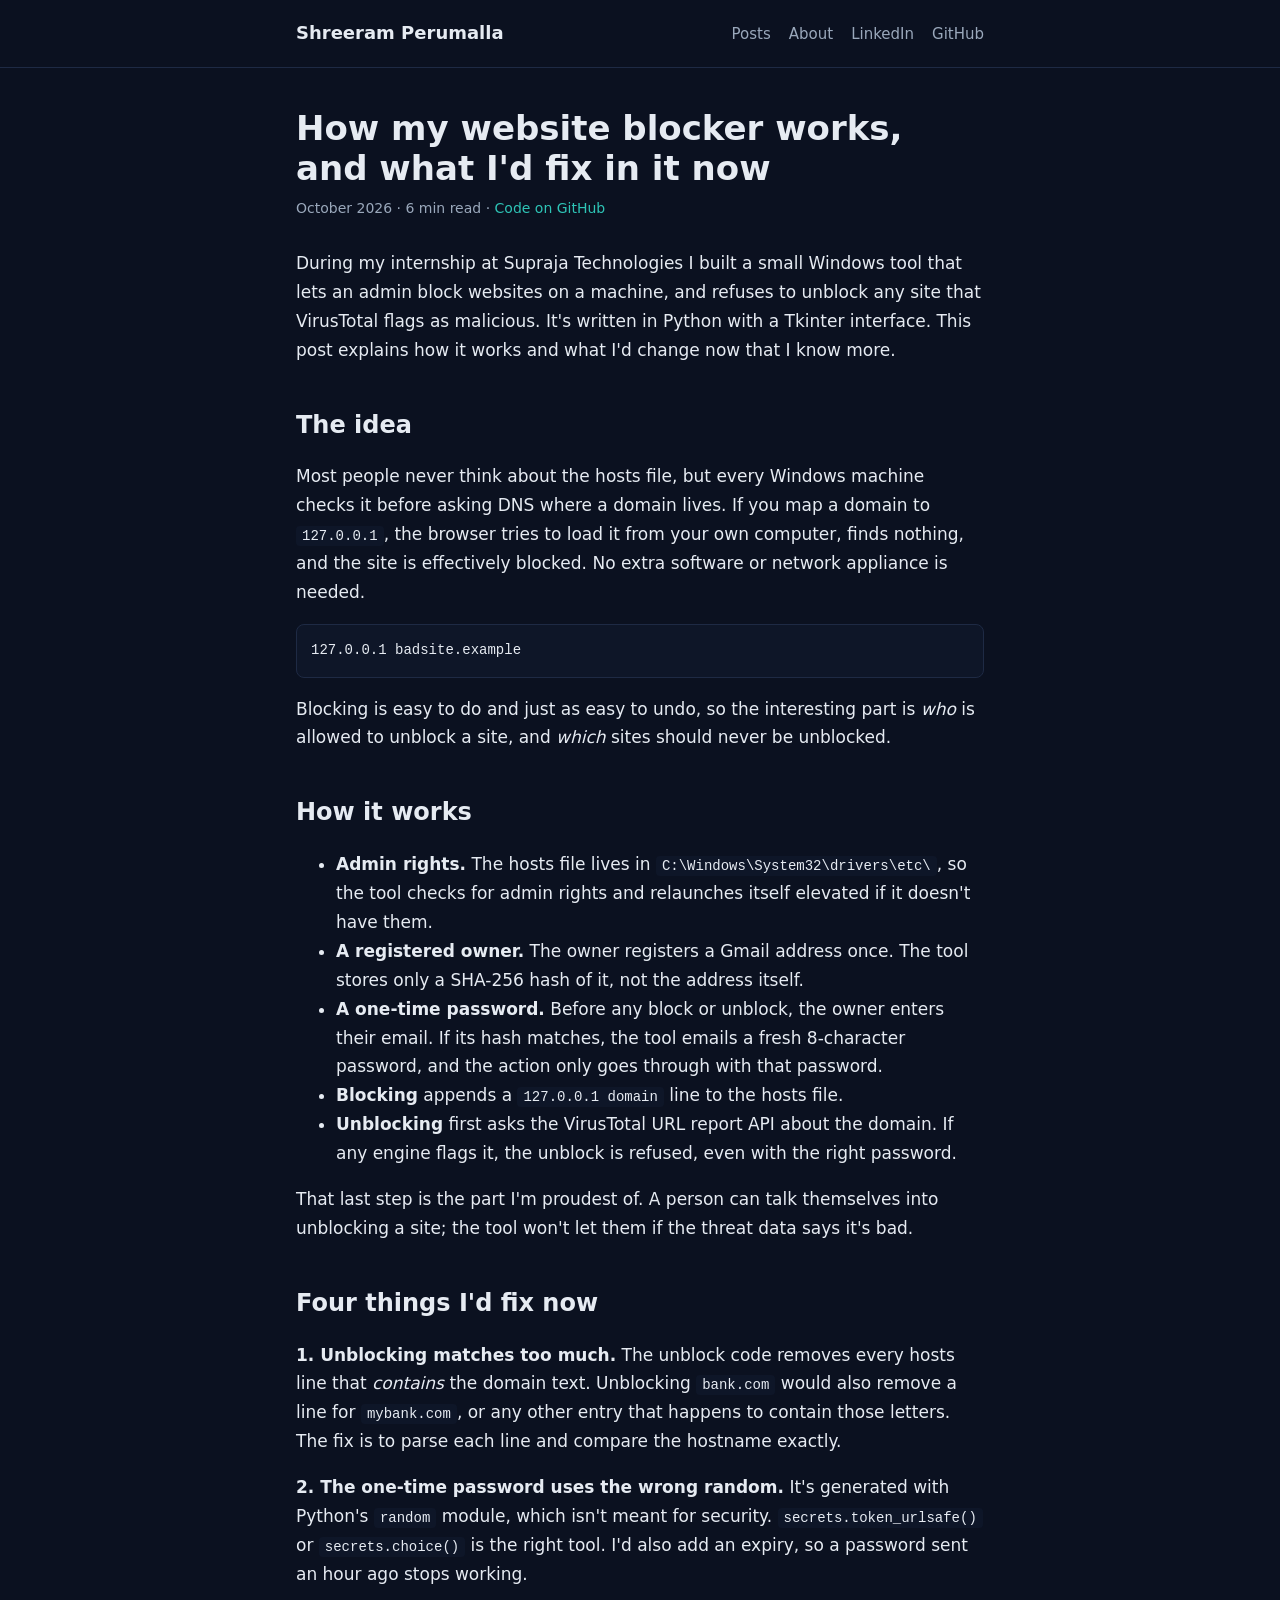
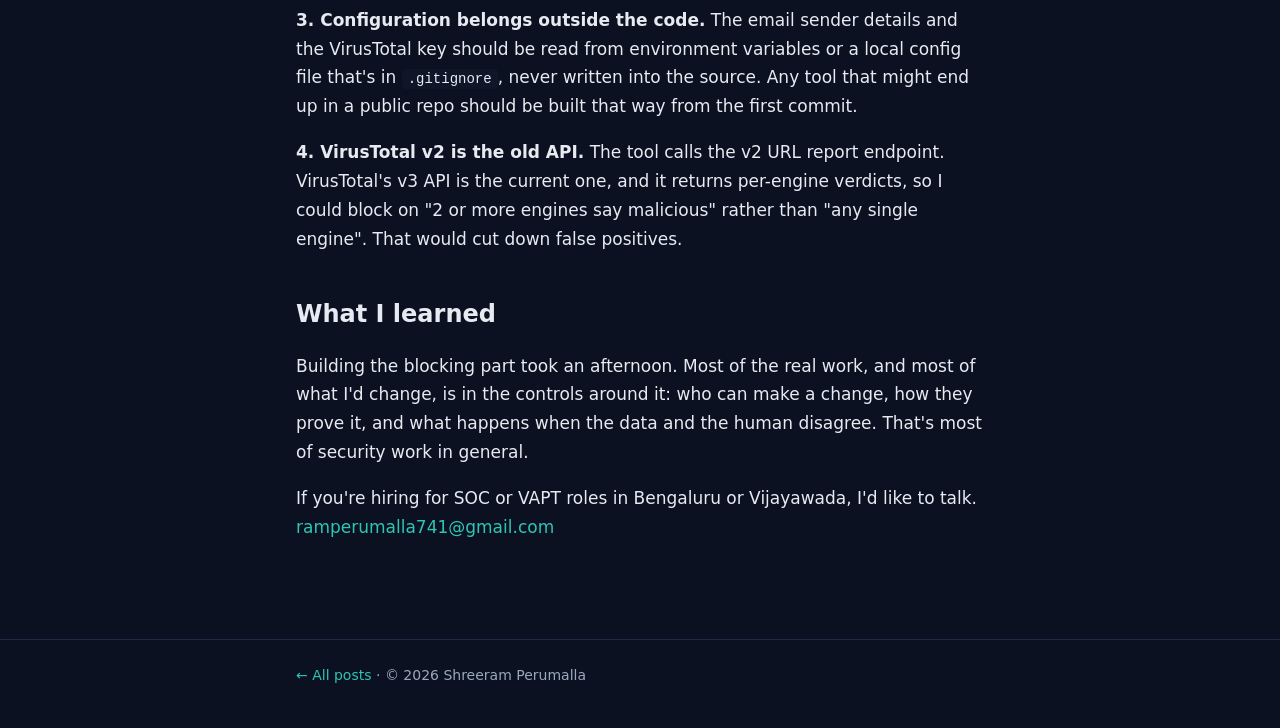
==== website-blocker.html @ c9e44703 "Add files via upload" ====
<!doctype html>
<html lang="en">
<head>
<meta charset="utf-8">
<meta name="viewport" content="width=device-width, initial-scale=1">
<title>How my website blocker works | Shreeram Perumalla</title>
<meta name="description" content="A Python tool that blocks sites through the Windows hosts file and checks VirusTotal before unblocking. How it works and four things I'd fix.">
<link rel="stylesheet" href="style.css">
</head>
<body>
<header class="site"><div class="wrap">
  <a class="brand" href="./">Shreeram Perumalla</a>
  <nav><a href="./">Posts</a><a href="./#about">About</a><a href="https://www.linkedin.com/in/shreeram-perumalla">LinkedIn</a><a href="https://github.com/shreeram1813">GitHub</a></nav>
</div></header>

<main class="wrap">
<article>
  <h1>How my website blocker works, and what I'd fix in it now</h1>
  <div class="meta">October 2026 · 6 min read · <a href="https://github.com/shreeram1813/Malicious-website-scanner-and-blocker">Code on GitHub</a></div>

  <p>During my internship at Supraja Technologies I built a small Windows tool that lets an admin block websites on a machine, and refuses to unblock any site that VirusTotal flags as malicious. It's written in Python with a Tkinter interface. This post explains how it works and what I'd change now that I know more.</p>

  <h2>The idea</h2>
  <p>Most people never think about the hosts file, but every Windows machine checks it before asking DNS where a domain lives. If you map a domain to <code>127.0.0.1</code>, the browser tries to load it from your own computer, finds nothing, and the site is effectively blocked. No extra software or network appliance is needed.</p>
  <pre><code>127.0.0.1 badsite.example</code></pre>
  <p>Blocking is easy to do and just as easy to undo, so the interesting part is <em>who</em> is allowed to unblock a site, and <em>which</em> sites should never be unblocked.</p>

  <h2>How it works</h2>
  <ul>
    <li><strong>Admin rights.</strong> The hosts file lives in <code>C:\Windows\System32\drivers\etc\</code>, so the tool checks for admin rights and relaunches itself elevated if it doesn't have them.</li>
    <li><strong>A registered owner.</strong> The owner registers a Gmail address once. The tool stores only a SHA-256 hash of it, not the address itself.</li>
    <li><strong>A one-time password.</strong> Before any block or unblock, the owner enters their email. If its hash matches, the tool emails a fresh 8-character password, and the action only goes through with that password.</li>
    <li><strong>Blocking</strong> appends a <code>127.0.0.1 domain</code> line to the hosts file.</li>
    <li><strong>Unblocking</strong> first asks the VirusTotal URL report API about the domain. If any engine flags it, the unblock is refused, even with the right password.</li>
  </ul>
  <p>That last step is the part I'm proudest of. A person can talk themselves into unblocking a site; the tool won't let them if the threat data says it's bad.</p>

  <h2>Four things I'd fix now</h2>

  <p><strong>1. Unblocking matches too much.</strong> The unblock code removes every hosts line that <em>contains</em> the domain text. Unblocking <code>bank.com</code> would also remove a line for <code>mybank.com</code>, or any other entry that happens to contain those letters. The fix is to parse each line and compare the hostname exactly.</p>

  <p><strong>2. The one-time password uses the wrong random.</strong> It's generated with Python's <code>random</code> module, which isn't meant for security. <code>secrets.token_urlsafe()</code> or <code>secrets.choice()</code> is the right tool. I'd also add an expiry, so a password sent an hour ago stops working.</p>

  <p><strong>3. Configuration belongs outside the code.</strong> The email sender details and the VirusTotal key should be read from environment variables or a local config file that's in <code>.gitignore</code>, never written into the source. Any tool that might end up in a public repo should be built that way from the first commit.</p>

  <p><strong>4. VirusTotal v2 is the old API.</strong> The tool calls the v2 URL report endpoint. VirusTotal's v3 API is the current one, and it returns per-engine verdicts, so I could block on "2 or more engines say malicious" rather than "any single engine". That would cut down false positives.</p>

  <h2>What I learned</h2>
  <p>Building the blocking part took an afternoon. Most of the real work, and most of what I'd change, is in the controls around it: who can make a change, how they prove it, and what happens when the data and the human disagree. That's most of security work in general.</p>
  <p>If you're hiring for SOC or VAPT roles in Bengaluru or Vijayawada, I'd like to talk. <a href="mailto:ramperumalla741@gmail.com">ramperumalla741@gmail.com</a></p>
</article>
</main>

<footer><div class="wrap"><a href="./">← All posts</a> · © 2026 Shreeram Perumalla</div></footer>
</body>
</html>
---- style.css ----
:root {
  --bg: #0b1120;
  --panel: #111a2e;
  --text: #e6ebf2;
  --muted: #9aa8bb;
  --accent: #2ec4b6;
  --line: #1e2a44;
  --code: #0e1628;
}
* { box-sizing: border-box; }
html { -webkit-text-size-adjust: 100%; }
body {
  margin: 0;
  background: var(--bg);
  color: var(--text);
  font: 17px/1.7 "Segoe UI", system-ui, -apple-system, Roboto, sans-serif;
}
a { color: var(--accent); text-decoration: none; }
a:hover { text-decoration: underline; }
.wrap { max-width: 720px; margin: 0 auto; padding: 0 16px; }
header.site { border-bottom: 1px solid var(--line); }
header.site .wrap { display: flex; justify-content: space-between; align-items: center; padding-top: 18px; padding-bottom: 18px; gap: 12px; flex-wrap: wrap; }
.brand { color: var(--text); font-weight: 700; font-size: 18px; }
nav a { margin-left: 18px; color: var(--muted); font-size: 15px; }
nav a:first-child { margin-left: 0; }
.hero { padding: 56px 0 32px; }
.hero h1 { font-size: 40px; line-height: 1.15; margin: 0 0 12px; }
.hero p { color: var(--muted); margin: 0 0 8px; }
.tag { color: var(--accent); font-weight: 600; }
h2 { font-size: 22px; margin: 40px 0 12px; }
.post-card { display: block; background: var(--panel); border: 1px solid var(--line); border-radius: 10px; padding: 20px; margin: 12px 0; color: var(--text); }
.post-card:hover { border-color: var(--accent); text-decoration: none; }
.post-card .meta { color: var(--muted); font-size: 14px; }
.post-card h3 { margin: 4px 0 6px; font-size: 20px; }
.post-card p { margin: 0; color: var(--muted); }
article { padding: 40px 0; }
article h1 { font-size: 34px; line-height: 1.2; margin: 0 0 8px; }
article .meta { color: var(--muted); font-size: 14px; margin-bottom: 28px; }
article h2 { font-size: 24px; }
pre, code { font-family: Consolas, "Cascadia Mono", monospace; font-size: 14px; }
code { background: var(--code); padding: 2px 6px; border-radius: 4px; }
pre { background: var(--code); border: 1px solid var(--line); padding: 14px; border-radius: 8px; overflow-x: auto; }
pre code { padding: 0; background: none; }
ul.facts { padding-left: 20px; }
footer { border-top: 1px solid var(--line); color: var(--muted); font-size: 14px; padding: 24px 0 40px; margin-top: 40px; }
@media (max-width: 520px) { .hero h1 { font-size: 30px; } article h1 { font-size: 27px; } }
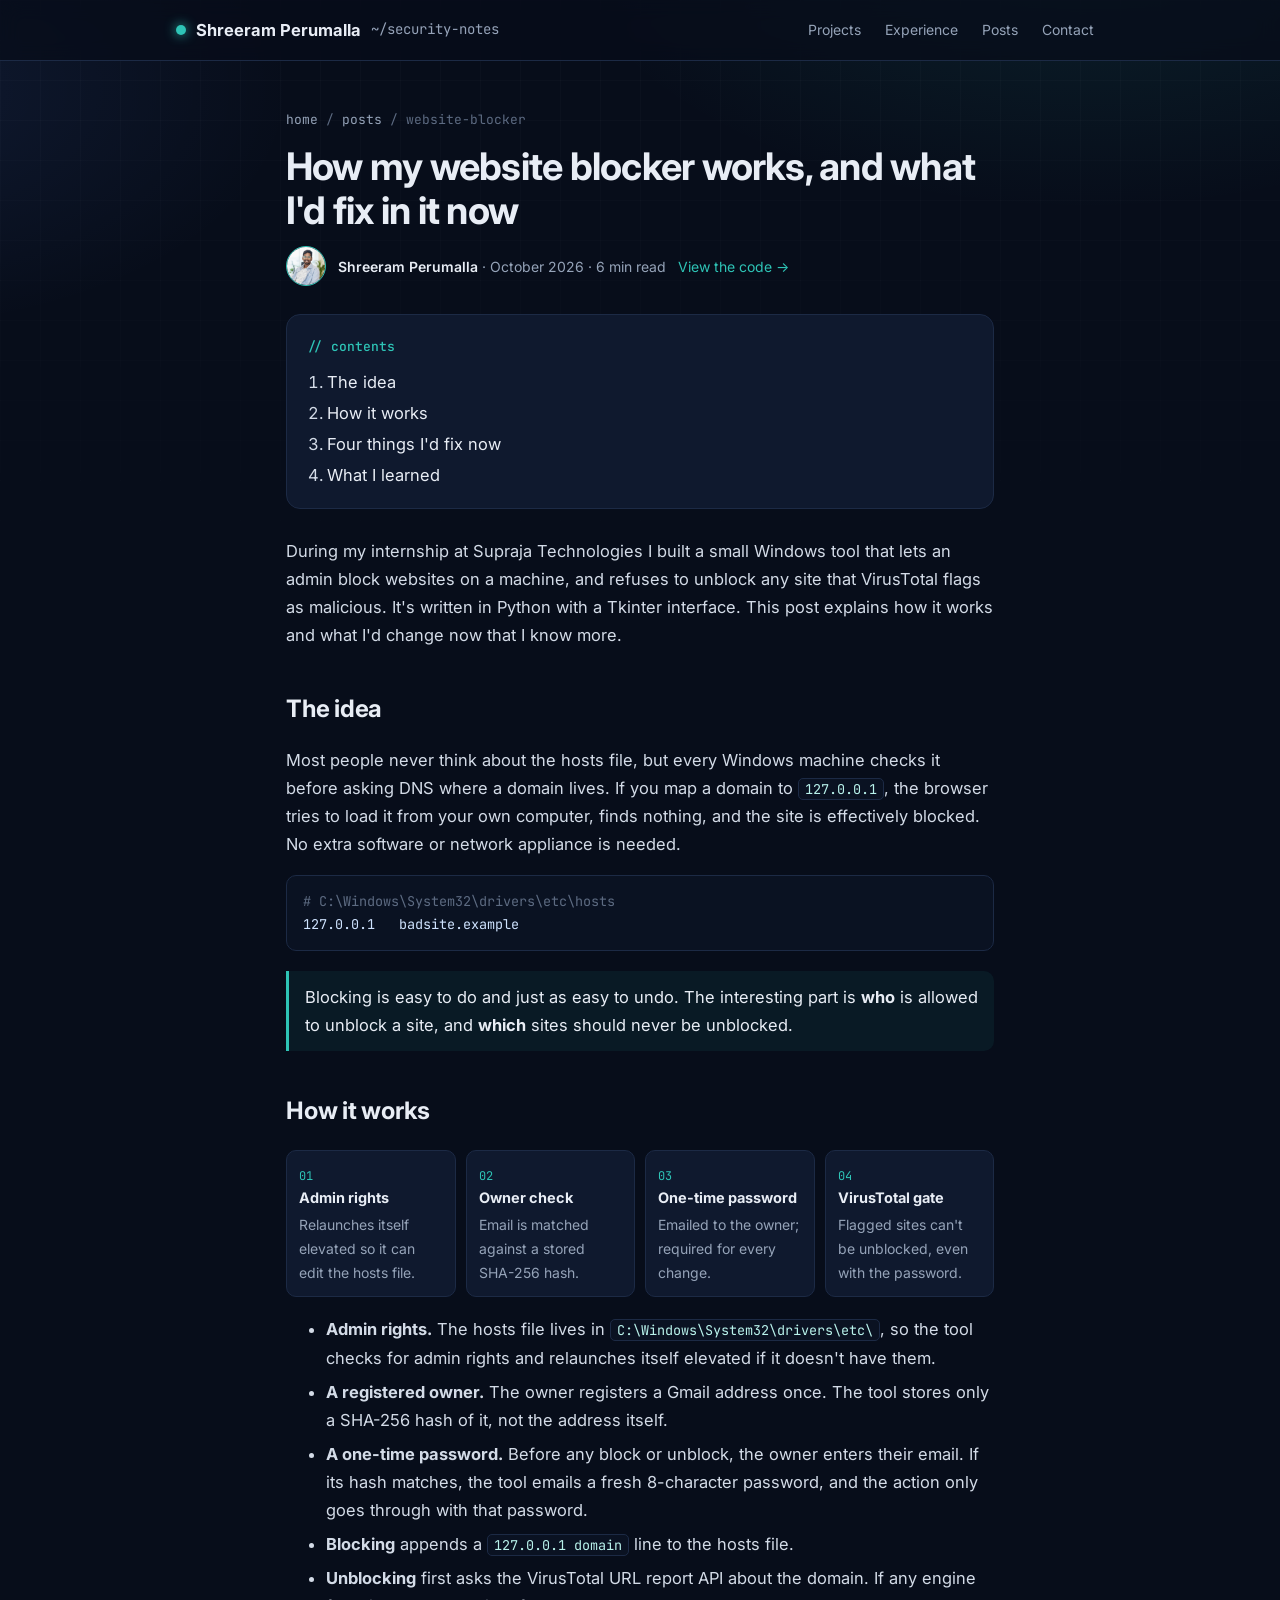
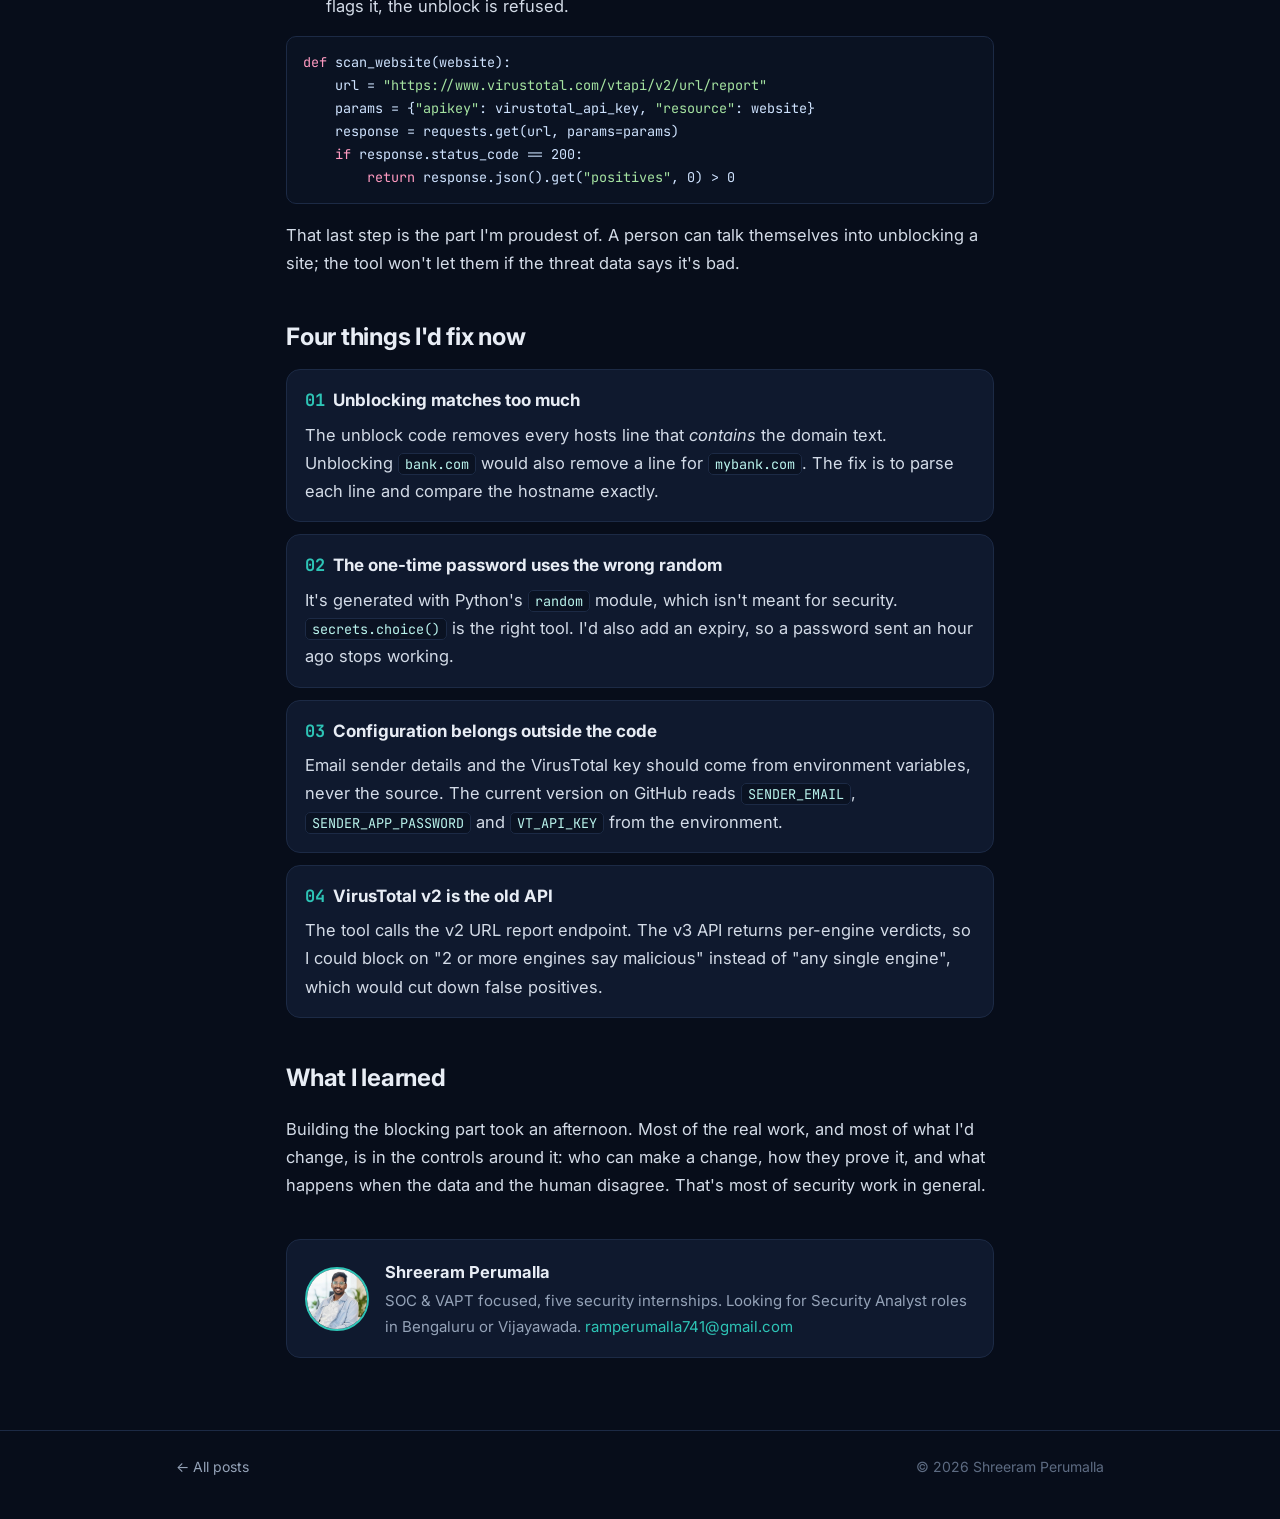
==== commit c452291e: "Add files via upload" ====
--- a/website-blocker.html
+++ b/website-blocker.html
@@ -5,52 +5,126 @@
 <meta name="viewport" content="width=device-width, initial-scale=1">
 <title>How my website blocker works | Shreeram Perumalla</title>
 <meta name="description" content="A Python tool that blocks sites through the Windows hosts file and checks VirusTotal before unblocking. How it works and four things I'd fix.">
+<meta property="og:type" content="article">
+<meta property="og:title" content="How my website blocker works, and what I'd fix in it now">
+<meta property="og:description" content="A Python tool that blocks sites through the Windows hosts file and checks VirusTotal before unblocking, plus four things I'd fix.">
+<meta property="og:image" content="https://shreeram03.github.io/photo.jpg">
+<meta property="og:url" content="https://shreeram03.github.io/website-blocker.html">
+<meta name="twitter:card" content="summary">
+<link rel="icon" href="data:image/svg+xml,%3Csvg xmlns='http://www.w3.org/2000/svg' viewBox='0 0 32 32'%3E%3Crect width='32' height='32' rx='8' fill='%23070d1a'/%3E%3Cpath d='M16 5l9 4v6c0 6-4 10-9 12-5-2-9-6-9-12V9z' fill='none' stroke='%232ec4b6' stroke-width='2.4'/%3E%3C/svg%3E">
+<link rel="preconnect" href="https://fonts.googleapis.com">
+<link rel="preconnect" href="https://fonts.gstatic.com" crossorigin>
+<link href="https://fonts.googleapis.com/css2?family=Inter:wght@400;500;600;700&family=JetBrains+Mono:wght@400;500&display=swap" rel="stylesheet">
 <link rel="stylesheet" href="style.css">
 </head>
 <body>
+<div class="progress" id="progress"></div>
 <header class="site"><div class="wrap">
-  <a class="brand" href="./">Shreeram Perumalla</a>
-  <nav><a href="./">Posts</a><a href="./#about">About</a><a href="https://www.linkedin.com/in/shreeram-perumalla">LinkedIn</a><a href="https://github.com/shreeram1813">GitHub</a></nav>
+  <a class="brand" href="./"><span class="dot"></span>Shreeram Perumalla <span class="mono">~/security-notes</span></a>
+  <nav>
+    <a href="./#projects" class="hide-sm">Projects</a>
+    <a href="./#experience" class="hide-sm">Experience</a>
+    <a href="./#posts">Posts</a>
+    <a href="./#contact">Contact</a>
+  </nav>
 </div></header>
 
-<main class="wrap">
+<main class="wrap narrow">
 <article>
+  <div class="crumbs"><a href="./">home</a> / <a href="./#posts">posts</a> / website-blocker</div>
   <h1>How my website blocker works, and what I'd fix in it now</h1>
-  <div class="meta">October 2026 · 6 min read · <a href="https://github.com/shreeram1813/Malicious-website-scanner-and-blocker">Code on GitHub</a></div>
+  <div class="byline">
+    <img src="photo.jpg" alt="">
+    <span><b>Shreeram Perumalla</b> · October 2026 · 6 min read</span>
+    <a href="https://github.com/ShreeRam03/ShreeRam03.github.io/tree/main/scanner">View the code →</a>
+  </div>
+
+  <div class="toc">
+    <b>// contents</b>
+    <ol>
+      <li><a href="#idea">The idea</a></li>
+      <li><a href="#how">How it works</a></li>
+      <li><a href="#fixes">Four things I'd fix now</a></li>
+      <li><a href="#learned">What I learned</a></li>
+    </ol>
+  </div>
 
   <p>During my internship at Supraja Technologies I built a small Windows tool that lets an admin block websites on a machine, and refuses to unblock any site that VirusTotal flags as malicious. It's written in Python with a Tkinter interface. This post explains how it works and what I'd change now that I know more.</p>
 
-  <h2>The idea</h2>
+  <h2 id="idea">The idea</h2>
   <p>Most people never think about the hosts file, but every Windows machine checks it before asking DNS where a domain lives. If you map a domain to <code>127.0.0.1</code>, the browser tries to load it from your own computer, finds nothing, and the site is effectively blocked. No extra software or network appliance is needed.</p>
-  <pre><code>127.0.0.1 badsite.example</code></pre>
-  <p>Blocking is easy to do and just as easy to undo, so the interesting part is <em>who</em> is allowed to unblock a site, and <em>which</em> sites should never be unblocked.</p>
+<pre><code><span class="c"># C:\Windows\System32\drivers\etc\hosts</span>
+127.0.0.1   badsite.example</code></pre>
+  <div class="callout">Blocking is easy to do and just as easy to undo. The interesting part is <strong>who</strong> is allowed to unblock a site, and <strong>which</strong> sites should never be unblocked.</div>
 
-  <h2>How it works</h2>
+  <h2 id="how">How it works</h2>
+  <div class="flow">
+    <div><i>01</i><b>Admin rights</b>Relaunches itself elevated so it can edit the hosts file.</div>
+    <div><i>02</i><b>Owner check</b>Email is matched against a stored SHA-256 hash.</div>
+    <div><i>03</i><b>One-time password</b>Emailed to the owner; required for every change.</div>
+    <div><i>04</i><b>VirusTotal gate</b>Flagged sites can't be unblocked, even with the password.</div>
+  </div>
   <ul>
     <li><strong>Admin rights.</strong> The hosts file lives in <code>C:\Windows\System32\drivers\etc\</code>, so the tool checks for admin rights and relaunches itself elevated if it doesn't have them.</li>
     <li><strong>A registered owner.</strong> The owner registers a Gmail address once. The tool stores only a SHA-256 hash of it, not the address itself.</li>
     <li><strong>A one-time password.</strong> Before any block or unblock, the owner enters their email. If its hash matches, the tool emails a fresh 8-character password, and the action only goes through with that password.</li>
     <li><strong>Blocking</strong> appends a <code>127.0.0.1 domain</code> line to the hosts file.</li>
-    <li><strong>Unblocking</strong> first asks the VirusTotal URL report API about the domain. If any engine flags it, the unblock is refused, even with the right password.</li>
+    <li><strong>Unblocking</strong> first asks the VirusTotal URL report API about the domain. If any engine flags it, the unblock is refused.</li>
   </ul>
+<pre><code><span class="k">def</span> scan_website(website):
+    url = <span class="s">"https://www.virustotal.com/vtapi/v2/url/report"</span>
+    params = {<span class="s">"apikey"</span>: virustotal_api_key, <span class="s">"resource"</span>: website}
+    response = requests.get(url, params=params)
+    <span class="k">if</span> response.status_code == 200:
+        <span class="k">return</span> response.json().get(<span class="s">"positives"</span>, 0) &gt; 0</code></pre>
   <p>That last step is the part I'm proudest of. A person can talk themselves into unblocking a site; the tool won't let them if the threat data says it's bad.</p>
 
-  <h2>Four things I'd fix now</h2>
+  <h2 id="fixes">Four things I'd fix now</h2>
+  <div class="fix">
+    <h3><span class="n">01</span>Unblocking matches too much</h3>
+    <p>The unblock code removes every hosts line that <em>contains</em> the domain text. Unblocking <code>bank.com</code> would also remove a line for <code>mybank.com</code>. The fix is to parse each line and compare the hostname exactly.</p>
+  </div>
+  <div class="fix">
+    <h3><span class="n">02</span>The one-time password uses the wrong random</h3>
+    <p>It's generated with Python's <code>random</code> module, which isn't meant for security. <code>secrets.choice()</code> is the right tool. I'd also add an expiry, so a password sent an hour ago stops working.</p>
+  </div>
+  <div class="fix">
+    <h3><span class="n">03</span>Configuration belongs outside the code</h3>
+    <p>Email sender details and the VirusTotal key should come from environment variables, never the source. The current version on GitHub reads <code>SENDER_EMAIL</code>, <code>SENDER_APP_PASSWORD</code> and <code>VT_API_KEY</code> from the environment.</p>
+  </div>
+  <div class="fix">
+    <h3><span class="n">04</span>VirusTotal v2 is the old API</h3>
+    <p>The tool calls the v2 URL report endpoint. The v3 API returns per-engine verdicts, so I could block on "2 or more engines say malicious" instead of "any single engine", which would cut down false positives.</p>
+  </div>
 
-  <p><strong>1. Unblocking matches too much.</strong> The unblock code removes every hosts line that <em>contains</em> the domain text. Unblocking <code>bank.com</code> would also remove a line for <code>mybank.com</code>, or any other entry that happens to contain those letters. The fix is to parse each line and compare the hostname exactly.</p>
+  <h2 id="learned">What I learned</h2>
+  <p>Building the blocking part took an afternoon. Most of the real work, and most of what I'd change, is in the controls around it: who can make a change, how they prove it, and what happens when the data and the human disagree. That's most of security work in general.</p>
 
-  <p><strong>2. The one-time password uses the wrong random.</strong> It's generated with Python's <code>random</code> module, which isn't meant for security. <code>secrets.token_urlsafe()</code> or <code>secrets.choice()</code> is the right tool. I'd also add an expiry, so a password sent an hour ago stops working.</p>
-
-  <p><strong>3. Configuration belongs outside the code.</strong> The email sender details and the VirusTotal key should be read from environment variables or a local config file that's in <code>.gitignore</code>, never written into the source. Any tool that might end up in a public repo should be built that way from the first commit.</p>
-
-  <p><strong>4. VirusTotal v2 is the old API.</strong> The tool calls the v2 URL report endpoint. VirusTotal's v3 API is the current one, and it returns per-engine verdicts, so I could block on "2 or more engines say malicious" rather than "any single engine". That would cut down false positives.</p>
-
-  <h2>What I learned</h2>
-  <p>Building the blocking part took an afternoon. Most of the real work, and most of what I'd change, is in the controls around it: who can make a change, how they prove it, and what happens when the data and the human disagree. That's most of security work in general.</p>
-  <p>If you're hiring for SOC or VAPT roles in Bengaluru or Vijayawada, I'd like to talk. <a href="mailto:ramperumalla741@gmail.com">ramperumalla741@gmail.com</a></p>
+  <div class="author">
+    <img src="photo.jpg" alt="Shreeram Perumalla">
+    <div>
+      <b>Shreeram Perumalla</b>
+      <p>SOC &amp; VAPT focused, five security internships. Looking for Security Analyst roles in Bengaluru or Vijayawada. <a href="mailto:ramperumalla741@gmail.com">ramperumalla741@gmail.com</a></p>
+    </div>
+  </div>
 </article>
 </main>
 
-<footer><div class="wrap"><a href="./">← All posts</a> · © 2026 Shreeram Perumalla</div></footer>
+<footer><div class="wrap">
+  <span><a href="./">← All posts</a></span>
+  <span>© 2026 Shreeram Perumalla</span>
+</div></footer>
+<script>
+  (function () {
+    var bar = document.getElementById('progress');
+    function update() {
+      var h = document.documentElement;
+      var max = h.scrollHeight - h.clientHeight;
+      bar.style.width = (max > 0 ? (h.scrollTop / max) * 100 : 0) + '%';
+    }
+    document.addEventListener('scroll', update, { passive: true });
+    update();
+  })();
+</script>
 </body>
 </html>
--- a/style.css
+++ b/style.css
@@ -1,46 +1,182 @@
-:root {
-  --bg: #0b1120;
-  --panel: #111a2e;
-  --text: #e6ebf2;
-  --muted: #9aa8bb;
-  --accent: #2ec4b6;
-  --line: #1e2a44;
-  --code: #0e1628;
-}
-* { box-sizing: border-box; }
-html { -webkit-text-size-adjust: 100%; }
-body {
-  margin: 0;
-  background: var(--bg);
-  color: var(--text);
-  font: 17px/1.7 "Segoe UI", system-ui, -apple-system, Roboto, sans-serif;
-}
-a { color: var(--accent); text-decoration: none; }
-a:hover { text-decoration: underline; }
-.wrap { max-width: 720px; margin: 0 auto; padding: 0 16px; }
-header.site { border-bottom: 1px solid var(--line); }
-header.site .wrap { display: flex; justify-content: space-between; align-items: center; padding-top: 18px; padding-bottom: 18px; gap: 12px; flex-wrap: wrap; }
-.brand { color: var(--text); font-weight: 700; font-size: 18px; }
-nav a { margin-left: 18px; color: var(--muted); font-size: 15px; }
-nav a:first-child { margin-left: 0; }
-.hero { padding: 56px 0 32px; }
-.hero h1 { font-size: 40px; line-height: 1.15; margin: 0 0 12px; }
-.hero p { color: var(--muted); margin: 0 0 8px; }
-.tag { color: var(--accent); font-weight: 600; }
-h2 { font-size: 22px; margin: 40px 0 12px; }
-.post-card { display: block; background: var(--panel); border: 1px solid var(--line); border-radius: 10px; padding: 20px; margin: 12px 0; color: var(--text); }
-.post-card:hover { border-color: var(--accent); text-decoration: none; }
-.post-card .meta { color: var(--muted); font-size: 14px; }
-.post-card h3 { margin: 4px 0 6px; font-size: 20px; }
-.post-card p { margin: 0; color: var(--muted); }
-article { padding: 40px 0; }
-article h1 { font-size: 34px; line-height: 1.2; margin: 0 0 8px; }
-article .meta { color: var(--muted); font-size: 14px; margin-bottom: 28px; }
-article h2 { font-size: 24px; }
-pre, code { font-family: Consolas, "Cascadia Mono", monospace; font-size: 14px; }
-code { background: var(--code); padding: 2px 6px; border-radius: 4px; }
-pre { background: var(--code); border: 1px solid var(--line); padding: 14px; border-radius: 8px; overflow-x: auto; }
-pre code { padding: 0; background: none; }
-ul.facts { padding-left: 20px; }
-footer { border-top: 1px solid var(--line); color: var(--muted); font-size: 14px; padding: 24px 0 40px; margin-top: 40px; }
-@media (max-width: 520px) { .hero h1 { font-size: 30px; } article h1 { font-size: 27px; } }
+:root {
+  --bg: #070d1a;
+  --bg-2: #0b1324;
+  --panel: #0f192e;
+  --panel-2: #13203a;
+  --text: #e8edf5;
+  --muted: #95a3b8;
+  --faint: #5d6b82;
+  --accent: #2ec4b6;
+  --accent-2: #5b8cff;
+  --line: #1c2a45;
+  --code: #0a1222;
+  --radius: 14px;
+  --mono: "JetBrains Mono", Consolas, "Cascadia Mono", monospace;
+}
+* { box-sizing: border-box; }
+html { -webkit-text-size-adjust: 100%; scroll-behavior: smooth; scroll-padding-top: 80px; }
+body {
+  margin: 0;
+  color: var(--text);
+  font: 16.5px/1.7 "Inter", "Segoe UI", system-ui, -apple-system, Roboto, sans-serif;
+  background:
+    radial-gradient(900px 500px at 85% -10%, rgba(46,196,182,.12), transparent 60%),
+    radial-gradient(700px 400px at -10% 10%, rgba(91,140,255,.10), transparent 60%),
+    var(--bg);
+  background-attachment: fixed;
+}
+body::before {
+  content: ""; position: fixed; inset: 0; pointer-events: none; z-index: -1;
+  background-image: linear-gradient(rgba(255,255,255,.025) 1px, transparent 1px), linear-gradient(90deg, rgba(255,255,255,.025) 1px, transparent 1px);
+  background-size: 40px 40px;
+  mask-image: linear-gradient(to bottom, #000 0%, transparent 70%);
+}
+a { color: var(--accent); text-decoration: none; }
+a:hover { text-decoration: underline; }
+img { max-width: 100%; }
+.wrap { max-width: 960px; margin: 0 auto; padding: 0 16px; }
+.narrow { max-width: 740px; }
+
+/* nav */
+header.site { position: sticky; top: 0; z-index: 10; backdrop-filter: blur(10px); background: rgba(7,13,26,.75); border-bottom: 1px solid var(--line); }
+header.site .wrap { display: flex; justify-content: space-between; align-items: center; height: 60px; gap: 12px; }
+.brand { color: var(--text); font-weight: 700; display: flex; align-items: center; gap: 10px; }
+.brand:hover { text-decoration: none; }
+.brand .dot { width: 10px; height: 10px; border-radius: 50%; background: var(--accent); box-shadow: 0 0 12px var(--accent); }
+.brand .mono { font-family: var(--mono); font-size: 14px; color: var(--muted); font-weight: 400; }
+nav { display: flex; gap: 4px; flex-wrap: wrap; }
+nav a { color: var(--muted); font-size: 14px; padding: 6px 10px; border-radius: 8px; }
+nav a:hover { color: var(--text); background: var(--panel); text-decoration: none; }
+@media (max-width: 700px) { nav .hide-sm { display: none; } .brand .mono { display: none; } }
+
+/* hero */
+.hero { display: grid; grid-template-columns: auto 1fr; gap: 32px; align-items: center; padding: 64px 0 40px; }
+.portrait { width: 132px; height: 132px; object-fit: cover; object-position: 50% 15%; border-radius: 50%; border: 2px solid var(--accent); box-shadow: 0 0 0 6px rgba(46,196,182,.12); }
+.eyebrow { font-family: var(--mono); font-size: 13px; color: var(--accent); letter-spacing: .02em; margin: 0 0 10px; }
+.eyebrow .cursor { display: inline-block; width: 8px; height: 15px; background: var(--accent); vertical-align: -2px; animation: blink 1.1s steps(1) infinite; }
+@keyframes blink { 50% { opacity: 0; } }
+.hero h1 { font-size: 42px; line-height: 1.12; margin: 0 0 14px; letter-spacing: -.02em; }
+.hero h1 .grad { background: linear-gradient(90deg, var(--accent), var(--accent-2)); -webkit-background-clip: text; background-clip: text; color: transparent; }
+.hero p.lead { color: var(--muted); margin: 0 0 20px; max-width: 620px; font-size: 17px; }
+.status { display: inline-flex; align-items: center; gap: 8px; font-size: 13px; color: var(--text); background: var(--panel); border: 1px solid var(--line); padding: 4px 12px; border-radius: 999px; margin-bottom: 18px; }
+.status::before { content: ""; width: 8px; height: 8px; border-radius: 50%; background: #3ddc84; box-shadow: 0 0 8px #3ddc84; }
+.btns { display: flex; gap: 10px; flex-wrap: wrap; }
+.btn { display: inline-flex; align-items: center; gap: 8px; padding: 10px 16px; border-radius: 10px; font-weight: 600; font-size: 15px; border: 1px solid var(--line); color: var(--text); background: var(--panel); }
+.btn:hover { text-decoration: none; border-color: var(--accent); }
+.btn.primary { background: var(--accent); color: #04211e; border-color: var(--accent); }
+.btn.primary:hover { filter: brightness(1.08); }
+.btn svg { width: 16px; height: 16px; }
+@media (max-width: 700px) {
+  .hero { grid-template-columns: 1fr; gap: 20px; padding-top: 36px; }
+  .portrait { width: 100px; height: 100px; }
+  .hero h1 { font-size: 31px; }
+}
+
+/* stats */
+.stats { display: grid; grid-template-columns: repeat(4, 1fr); gap: 12px; margin: 8px 0 8px; }
+.stat { background: var(--panel); border: 1px solid var(--line); border-radius: var(--radius); padding: 16px; }
+.stat b { display: block; font-size: 26px; line-height: 1.1; color: var(--text); }
+.stat span { display: block; color: var(--muted); font-size: 13.5px; line-height: 1.4; margin-top: 4px; }
+@media (max-width: 700px) { .stats { grid-template-columns: repeat(2, 1fr); } }
+
+/* sections */
+section.block { padding: 44px 0 8px; }
+.sec-head { display: flex; align-items: baseline; justify-content: space-between; gap: 12px; margin-bottom: 18px; flex-wrap: wrap; }
+.sec-head h2 { font-size: 24px; margin: 0; letter-spacing: -.01em; }
+.sec-head h2::before { content: "// "; color: var(--accent); font-family: var(--mono); font-weight: 400; font-size: 18px; }
+.sec-head p { margin: 0; color: var(--muted); font-size: 14.5px; }
+
+/* cards */
+.grid { display: grid; grid-template-columns: repeat(auto-fill, minmax(260px, 1fr)); gap: 14px; }
+.card { background: linear-gradient(180deg, var(--panel), var(--bg-2)); border: 1px solid var(--line); border-radius: var(--radius); padding: 20px; transition: border-color .2s, transform .2s; }
+.card:hover { border-color: rgba(46,196,182,.55); transform: translateY(-2px); }
+a.card { display: block; color: var(--text); }
+a.card:hover { text-decoration: none; }
+.card h3 { margin: 6px 0 8px; font-size: 18px; line-height: 1.3; }
+.card p { margin: 0; color: var(--muted); font-size: 15px; }
+.card .meta { font-family: var(--mono); font-size: 12.5px; color: var(--faint); }
+.card .more { display: inline-block; margin-top: 12px; color: var(--accent); font-size: 14px; font-weight: 600; }
+.icon { width: 38px; height: 38px; border-radius: 10px; display: grid; place-items: center; background: rgba(46,196,182,.12); color: var(--accent); margin-bottom: 8px; }
+.icon svg { width: 20px; height: 20px; }
+.tags { display: flex; flex-wrap: wrap; gap: 6px; margin-top: 12px; }
+.tag { font-family: var(--mono); font-size: 12px; color: var(--muted); background: var(--code); border: 1px solid var(--line); padding: 2px 8px; border-radius: 6px; }
+.post-feature { grid-column: 1 / -1; display: grid; grid-template-columns: 1fr auto; gap: 20px; align-items: center; }
+.post-feature .arrow { font-size: 28px; color: var(--accent); }
+@media (max-width: 700px) { .post-feature { grid-template-columns: 1fr; } .post-feature .arrow { display: none; } }
+
+/* skills */
+.skills { display: grid; grid-template-columns: repeat(4, 1fr); gap: 14px; }
+@media (max-width: 860px) { .skills { grid-template-columns: repeat(2, 1fr); } }
+@media (max-width: 460px) { .skills { grid-template-columns: 1fr; } }
+.skills .card h3 { font-size: 15px; font-family: var(--mono); color: var(--accent); font-weight: 500; margin-top: 0; }
+.skills ul { list-style: none; padding: 0; margin: 0; }
+.skills li { padding: 5px 0; line-height: 1.45; color: var(--text); font-size: 15px; border-bottom: 1px dashed var(--line); }
+.skills li:last-child { border-bottom: 0; }
+
+/* timeline */
+.timeline { position: relative; padding-left: 26px; }
+.timeline::before { content: ""; position: absolute; left: 6px; top: 6px; bottom: 6px; width: 2px; background: linear-gradient(var(--accent), var(--accent-2) 60%, var(--line)); }
+.tl-item { position: relative; background: var(--panel); border: 1px solid var(--line); border-radius: var(--radius); padding: 16px 18px; margin-bottom: 12px; }
+.tl-item::before { content: ""; position: absolute; left: -26px; top: 22px; width: 14px; height: 14px; border-radius: 50%; background: var(--bg); border: 2px solid var(--accent); }
+.tl-head { display: flex; justify-content: space-between; gap: 10px; flex-wrap: wrap; }
+.tl-head h3 { margin: 0; font-size: 17px; }
+.tl-date { font-family: var(--mono); font-size: 12.5px; color: var(--faint); white-space: nowrap; }
+.tl-org { color: var(--accent); font-size: 14.5px; font-weight: 600; }
+.tl-item ul { margin: 8px 0 0; padding-left: 18px; color: var(--muted); font-size: 15px; }
+.tl-item ul li { margin: 3px 0; }
+.tl-item p { margin: 6px 0 0; color: var(--muted); font-size: 15px; }
+
+/* certs */
+.certs { display: grid; grid-template-columns: repeat(auto-fill, minmax(260px, 1fr)); gap: 12px; }
+.cert { display: flex; gap: 12px; align-items: center; background: var(--panel); border: 1px solid var(--line); border-radius: var(--radius); padding: 14px 16px; }
+.cert .badge { width: 36px; height: 36px; flex-shrink: 0; border-radius: 50%; display: grid; place-items: center; background: rgba(91,140,255,.15); color: var(--accent-2); font-size: 16px; }
+.cert b { display: block; font-size: 15px; line-height: 1.3; }
+.cert span { color: var(--muted); font-size: 13.5px; }
+
+/* contact */
+.cta { margin: 48px 0 0; background: linear-gradient(135deg, rgba(46,196,182,.14), rgba(91,140,255,.12)); border: 1px solid rgba(46,196,182,.35); border-radius: 18px; padding: 32px; text-align: center; }
+.cta h2 { margin: 0 0 8px; font-size: 26px; }
+.cta p { margin: 0 auto 20px; color: var(--muted); max-width: 560px; }
+.cta .btns { justify-content: center; }
+
+footer { border-top: 1px solid var(--line); color: var(--faint); font-size: 14px; padding: 24px 0 40px; margin-top: 56px; }
+footer .wrap { display: flex; justify-content: space-between; gap: 12px; flex-wrap: wrap; }
+footer a { color: var(--muted); }
+
+/* article */
+.progress { position: fixed; top: 0; left: 0; height: 3px; width: 0; background: linear-gradient(90deg, var(--accent), var(--accent-2)); z-index: 20; }
+article { padding: 48px 0 16px; }
+.crumbs { font-family: var(--mono); font-size: 13px; color: var(--faint); margin-bottom: 14px; }
+.crumbs a { color: var(--muted); }
+article h1 { font-size: 38px; line-height: 1.15; margin: 0 0 14px; letter-spacing: -.02em; }
+.byline { display: flex; align-items: center; gap: 12px; color: var(--muted); font-size: 14px; margin-bottom: 28px; flex-wrap: wrap; }
+.byline img { width: 40px; height: 40px; border-radius: 50%; object-fit: cover; object-position: 50% 15%; border: 1px solid var(--accent); }
+.byline b { color: var(--text); font-weight: 600; }
+article h2 { font-size: 24px; margin: 40px 0 10px; letter-spacing: -.01em; }
+article p, article li { color: #d3dbe7; }
+article ul li { margin: 6px 0; }
+.toc { background: var(--panel); border: 1px solid var(--line); border-radius: var(--radius); padding: 16px 20px; margin: 0 0 28px; }
+.toc b { font-family: var(--mono); font-size: 13px; color: var(--accent); font-weight: 500; }
+.toc ol { margin: 8px 0 0; padding-left: 20px; }
+.toc li { margin: 3px 0; }
+.toc a { color: var(--text); }
+.callout { border-left: 3px solid var(--accent); background: rgba(46,196,182,.07); padding: 12px 16px; border-radius: 0 10px 10px 0; margin: 20px 0; color: var(--text); }
+.fix { background: var(--panel); border: 1px solid var(--line); border-radius: var(--radius); padding: 16px 18px; margin: 12px 0; }
+.fix h3 { margin: 0 0 6px; font-size: 17px; }
+.fix h3 .n { font-family: var(--mono); color: var(--accent); margin-right: 8px; }
+.fix p { margin: 0; }
+pre, code { font-family: var(--mono); font-size: 13.5px; }
+code { background: var(--code); border: 1px solid var(--line); padding: 1px 6px; border-radius: 5px; color: #b9f3ec; }
+pre { background: var(--code); border: 1px solid var(--line); padding: 14px 16px; border-radius: 10px; overflow-x: auto; position: relative; }
+pre code { padding: 0; background: none; border: 0; color: #cfe3ff; }
+pre .c { color: var(--faint); }
+pre .k { color: #ff9ac1; }
+pre .s { color: #a5e3a1; }
+.flow { display: grid; grid-template-columns: repeat(4, 1fr); gap: 10px; margin: 18px 0; }
+.flow div { background: var(--panel); border: 1px solid var(--line); border-radius: 10px; padding: 12px; font-size: 14px; color: var(--muted); }
+.flow div b { display: block; color: var(--text); font-size: 14.5px; margin-bottom: 2px; }
+.flow div i { font-style: normal; font-family: var(--mono); color: var(--accent); font-size: 12px; }
+@media (max-width: 700px) { .flow { grid-template-columns: 1fr 1fr; } article h1 { font-size: 29px; } }
+.author { display: flex; gap: 16px; align-items: center; background: var(--panel); border: 1px solid var(--line); border-radius: var(--radius); padding: 18px; margin-top: 40px; }
+.author img { width: 64px; height: 64px; border-radius: 50%; object-fit: cover; object-position: 50% 15%; border: 2px solid var(--accent); flex-shrink: 0; }
+.author p { margin: 2px 0 0; color: var(--muted); font-size: 15px; }
